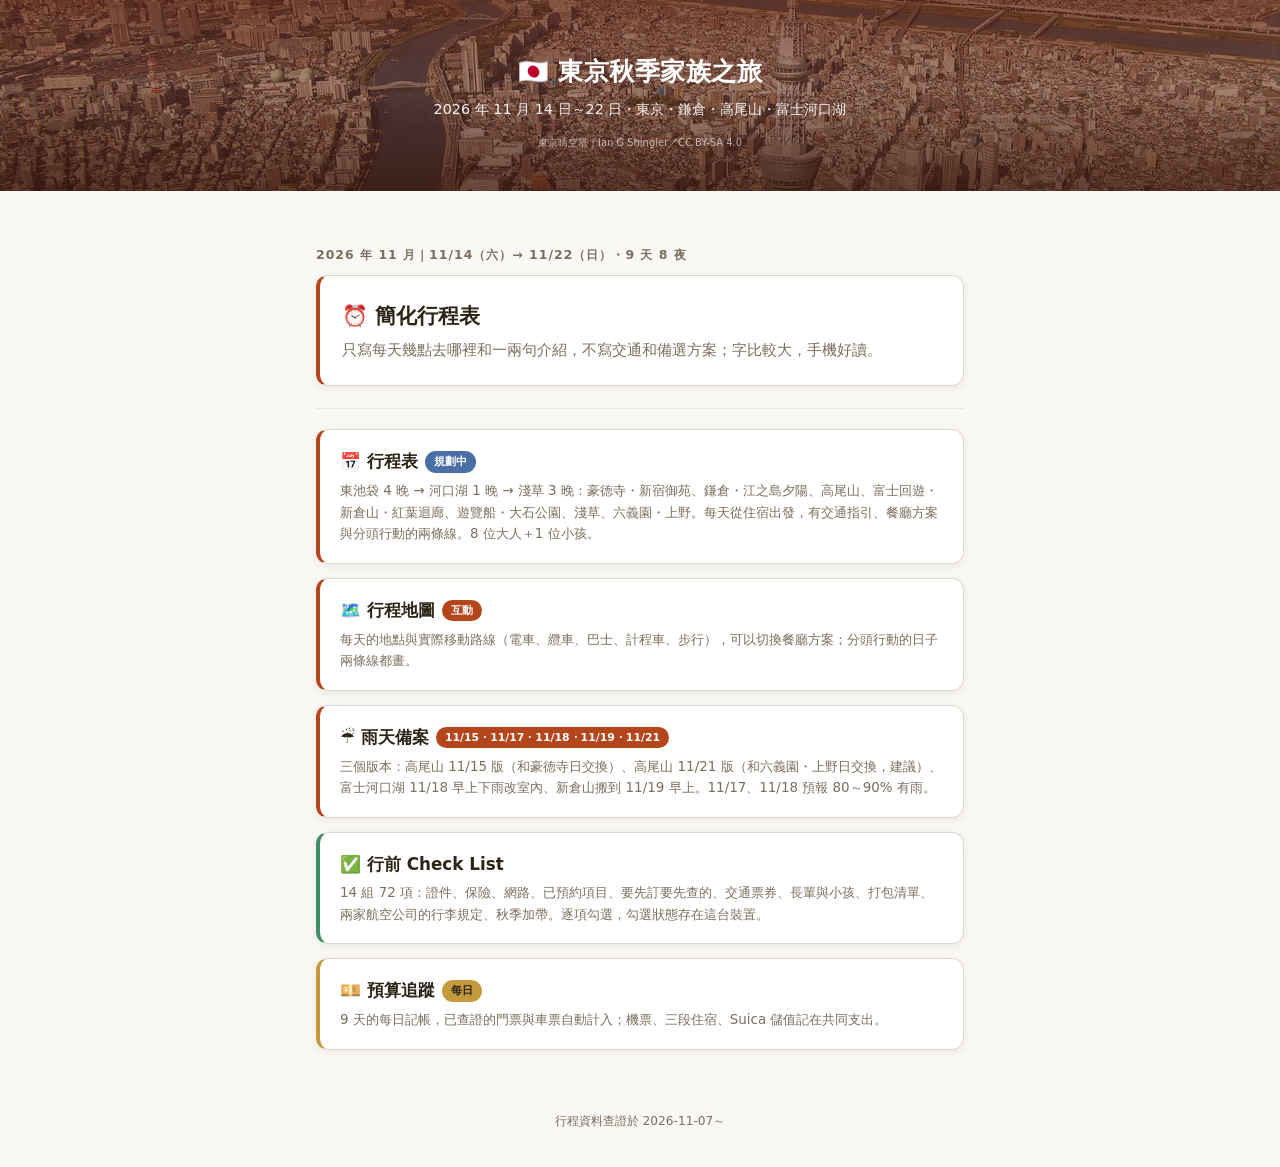
==== docs/index.html @ d8b3b51f "rain: Takao rain plan moves to 11/21, Rikugien/Ueno to 11/17 Co-Authored-By: Claude Opus 5.5 <norepl" ====
<!DOCTYPE html>
<html lang="zh-TW">
<head>
<meta charset="UTF-8">
<meta name="viewport" content="width=device-width, initial-scale=1.0">
<title>東京秋季家族之旅 2026</title>
<meta name="description" content="東京秋季家族之旅：2026 年 11 月 14 日～22 日的行程表、地圖、Check List、預算">
<meta name="theme-color" content="#B5451B">
<style>
:root {
  --primary: #B5451B;
  --primary-dark: #8C2E0A;
  --primary-light: #D4652F;
  --secondary: #4A6FA5;
  --accent: #C49A3C;
  --bg: #FAF8F5;
  --surface: #FFFFFF;
  --text: #2C2416;
  --muted: #7A6E5D;
  --border: #E0D8CC;
  --shadow: 0 2px 8px rgba(44,36,22,0.08);
  --font: 'Noto Sans TC', 'PingFang TC', 'Hiragino Sans', 'Microsoft JhengHei',
          'Yu Gothic UI', system-ui, -apple-system, sans-serif;
}

@media (prefers-color-scheme: dark) {
  :root:not([data-theme="light"]) {
    --primary: #E8825A;
    --primary-dark: #C4603A;
    --primary-light: #F0A181;
    --secondary: #8FB3DE;
    --accent: #D9B463;
    --bg: #17140F;
    --surface: #221E17;
    --text: #EDE6DA;
    --muted: #A69A88;
    --border: #3A332A;
    --shadow: 0 2px 8px rgba(0,0,0,0.5);
  }
}

*, *::before, *::after { box-sizing: border-box; margin: 0; padding: 0; }

body {
  font-family: var(--font);
  background: var(--bg);
  color: var(--text);
  line-height: 1.6;
  -webkit-font-smoothing: antialiased;
}

header {
  position: relative;
  isolation: isolate;
  overflow: hidden;
  /* 照片未載入／離線時的備援底色 */
  background: linear-gradient(135deg, var(--primary-dark), var(--primary) 55%, var(--primary-light));
  color: #fff;
  text-align: center;
  padding: 52px 16px 40px;
}

header .hero-img {
  position: absolute;
  inset: 0;
  width: 100%;
  height: 100%;
  object-fit: cover;
  object-position: center 38%;
  z-index: -2;
  opacity: 0;
  transition: opacity 0.5s ease;
}

header .hero-img.is-loaded { opacity: 1; }

header::before {
  content: '';
  position: absolute;
  inset: 0;
  z-index: -1;
  background: linear-gradient(180deg,
    rgba(90, 30, 10, 0.70) 0%,
    rgba(90, 30, 10, 0.52) 45%,
    rgba(60, 20, 8, 0.78) 100%);
}

header h1 { font-size: 1.55rem; font-weight: 800; letter-spacing: 0.5px; }
header p  { font-size: 0.9rem; opacity: 0.92; margin-top: 6px; }

header .hero-credit {
  display: block;
  margin-top: 14px;
  font-size: 0.62rem;
  color: rgba(255,255,255,0.62);
  text-decoration: none;
}

header .hero-credit:hover { color: rgba(255,255,255,0.92); text-decoration: underline; }

main { max-width: 680px; margin: 0 auto; padding: 28px 16px 48px; }

.card {
  display: block;
  background: var(--surface);
  border: 1px solid var(--border);
  border-left: 4px solid var(--primary);
  border-radius: 12px;
  padding: 18px 20px;
  margin-bottom: 14px;
  box-shadow: var(--shadow);
  color: inherit;
  text-decoration: none;
  transition: transform 0.15s, border-left-color 0.15s;
}

.card:hover { transform: translateY(-2px); border-left-color: var(--accent); }
.card.is-check  { border-left-color: #3F8F5E; }
.card.is-budget { border-left-color: var(--accent); }
.card h2 { font-size: 1.05rem; font-weight: 700; margin-bottom: 5px; }
.card p  { font-size: 0.84rem; color: var(--muted); }
.card.is-wide { padding: 24px 22px; }
.card.is-wide h2 { font-size: 1.3rem; }
.card.is-wide p  { font-size: 0.92rem; }
.divider { border: 0; border-top: 1px solid var(--border); opacity: 0.5; margin: 22px 0 20px; }

.badge {
  display: inline-block;
  font-size: 0.68rem;
  font-weight: 600;
  padding: 2px 9px;
  border-radius: 20px;
  background: var(--primary);
  color: #fff;
  margin-left: 7px;
  vertical-align: 2px;
}

.badge.budget { background: var(--accent); color: #2C2416; }

h3.group {
  font-size: 0.78rem;
  font-weight: 700;
  text-transform: uppercase;
  letter-spacing: 1px;
  color: var(--muted);
  margin: 26px 0 10px;
}

.badge.plan { background: var(--secondary); }

footer {
  text-align: center;
  font-size: 0.76rem;
  color: var(--muted);
  padding: 0 16px 36px;
}
</style>
</head>
<body>

<header data-hero>
  <h1>🇯🇵 東京秋季家族之旅</h1>
  <p>2026 年 11 月 14 日～22 日・東京・鎌倉・高尾山・富士河口湖</p>
</header>

<main>
  <h3 class="group">2026 年 11 月｜11/14（六）→ 11/22（日）・9 天 8 夜</h3>

  <a class="card is-wide" href="2026-11/simple/index.html">
    <h2>⏰ 簡化行程表</h2>
    <p>只寫每天幾點去哪裡和一兩句介紹，不寫交通和備選方案；字比較大，手機好讀。</p>
  </a>

  <hr class="divider">

  <a class="card" href="2026-11/final/index.html">
    <h2>📅 行程表<span class="badge plan">規劃中</span></h2>
    <p>東池袋 4 晚 → 河口湖 1 晚 → 淺草 3 晚：豪徳寺・新宿御苑、鎌倉・江之島夕陽、高尾山、富士回遊・新倉山・紅葉迴廊、遊覽船・大石公園、淺草、六義園・上野。每天從住宿出發，有交通指引、餐廳方案與分頭行動的兩條線。8 位大人＋1 位小孩。</p>
  </a>

  <a class="card" href="2026-11/map/index.html">
    <h2>🗺️ 行程地圖<span class="badge">互動</span></h2>
    <p>每天的地點與實際移動路線（電車、纜車、巴士、計程車、步行），可以切換餐廳方案；分頭行動的日子兩條線都畫。</p>
  </a>

  <a class="card" href="2026-11/rain/index.html">
    <h2>☔ 雨天備案<span class="badge">11/15・11/17・11/18・11/19・11/21</span></h2>
    <p>三個版本：高尾山 11/15 版（和豪徳寺日交換）、高尾山 11/21 版（和六義園・上野日交換，建議）、富士河口湖 11/18 早上下雨改室內、新倉山搬到 11/19 早上。11/17、11/18 預報 80～90% 有雨。</p>
  </a>

  <a class="card is-check" href="2026-11/checklist/index.html">
    <h2>✅ 行前 Check List</h2>
    <p>14 組 72 項：證件、保險、網路、已預約項目、要先訂要先查的、交通票券、長輩與小孩、打包清單、兩家航空公司的行李規定、秋季加帶。逐項勾選，勾選狀態存在這台裝置。</p>
  </a>

  <a class="card is-budget" href="2026-11/budget/index.html">
    <h2>💴 預算追蹤<span class="badge budget">每日</span></h2>
    <p>9 天的每日記帳，已查證的門票與車票自動計入；機票、三段住宿、Suica 儲值記在共同支出。</p>
  </a>

</main>

<footer>
  <p>行程資料查證於 2026-11-07～</p>
</footer>

<script src="assets/hero/hero.js"></script>
<script>
  // 隨機挑一張風景照當頁首底圖
  if (window.applyHero) window.applyHero('assets/hero/');
</script>

</body>
</html>
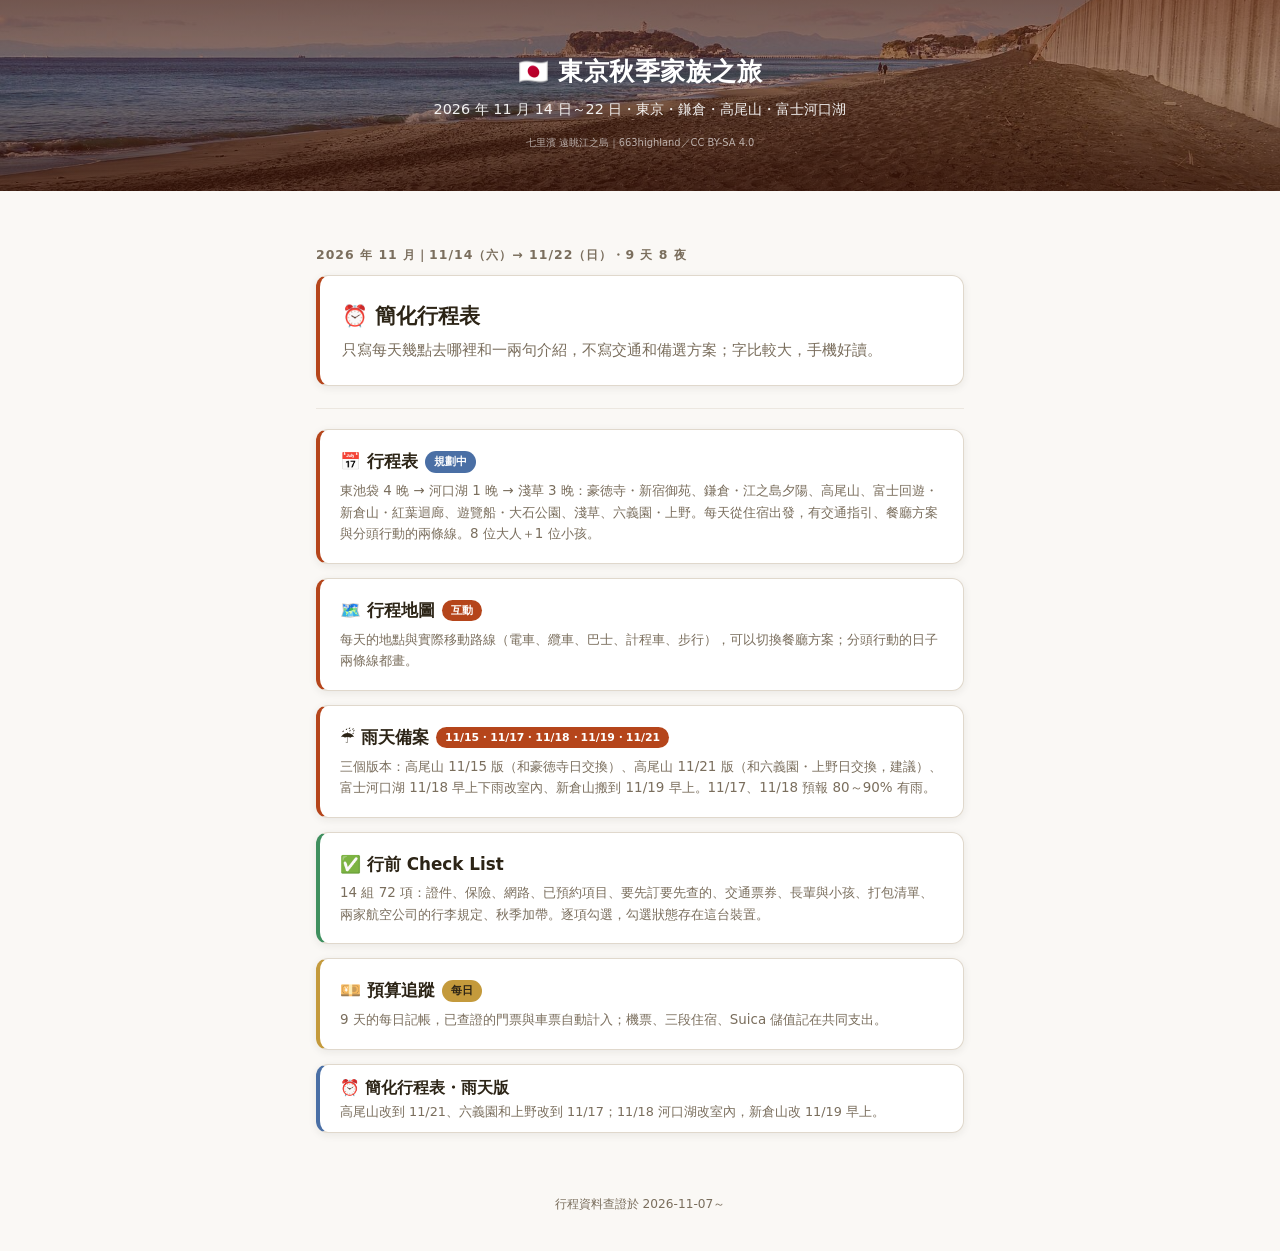
==== commit 4ec50944: "add simple rain itinerary page and home link Co-Authored-By: Claude Opus 5.5 <noreply@anthropic.com>" ====
--- a/docs/index.html
+++ b/docs/index.html
@@ -122,6 +122,9 @@
 .card.is-wide { padding: 24px 22px; }
 .card.is-wide h2 { font-size: 1.3rem; }
 .card.is-wide p  { font-size: 0.92rem; }
+.card.is-flat { padding: 10px 20px; border-left-color: var(--secondary); }
+.card.is-flat h2 { font-size: 0.98rem; margin-bottom: 2px; }
+.card.is-flat p  { font-size: 0.8rem; }
 .divider { border: 0; border-top: 1px solid var(--border); opacity: 0.5; margin: 22px 0 20px; }
 
 .badge {
@@ -199,6 +202,11 @@
     <p>9 天的每日記帳，已查證的門票與車票自動計入；機票、三段住宿、Suica 儲值記在共同支出。</p>
   </a>
 
+  <a class="card is-flat" href="2026-11/simple-rain/index.html">
+    <h2>⏰ 簡化行程表・雨天版</h2>
+    <p>高尾山改到 11/21、六義園和上野改到 11/17；11/18 河口湖改室內，新倉山改 11/19 早上。</p>
+  </a>
+
 </main>
 
 <footer>
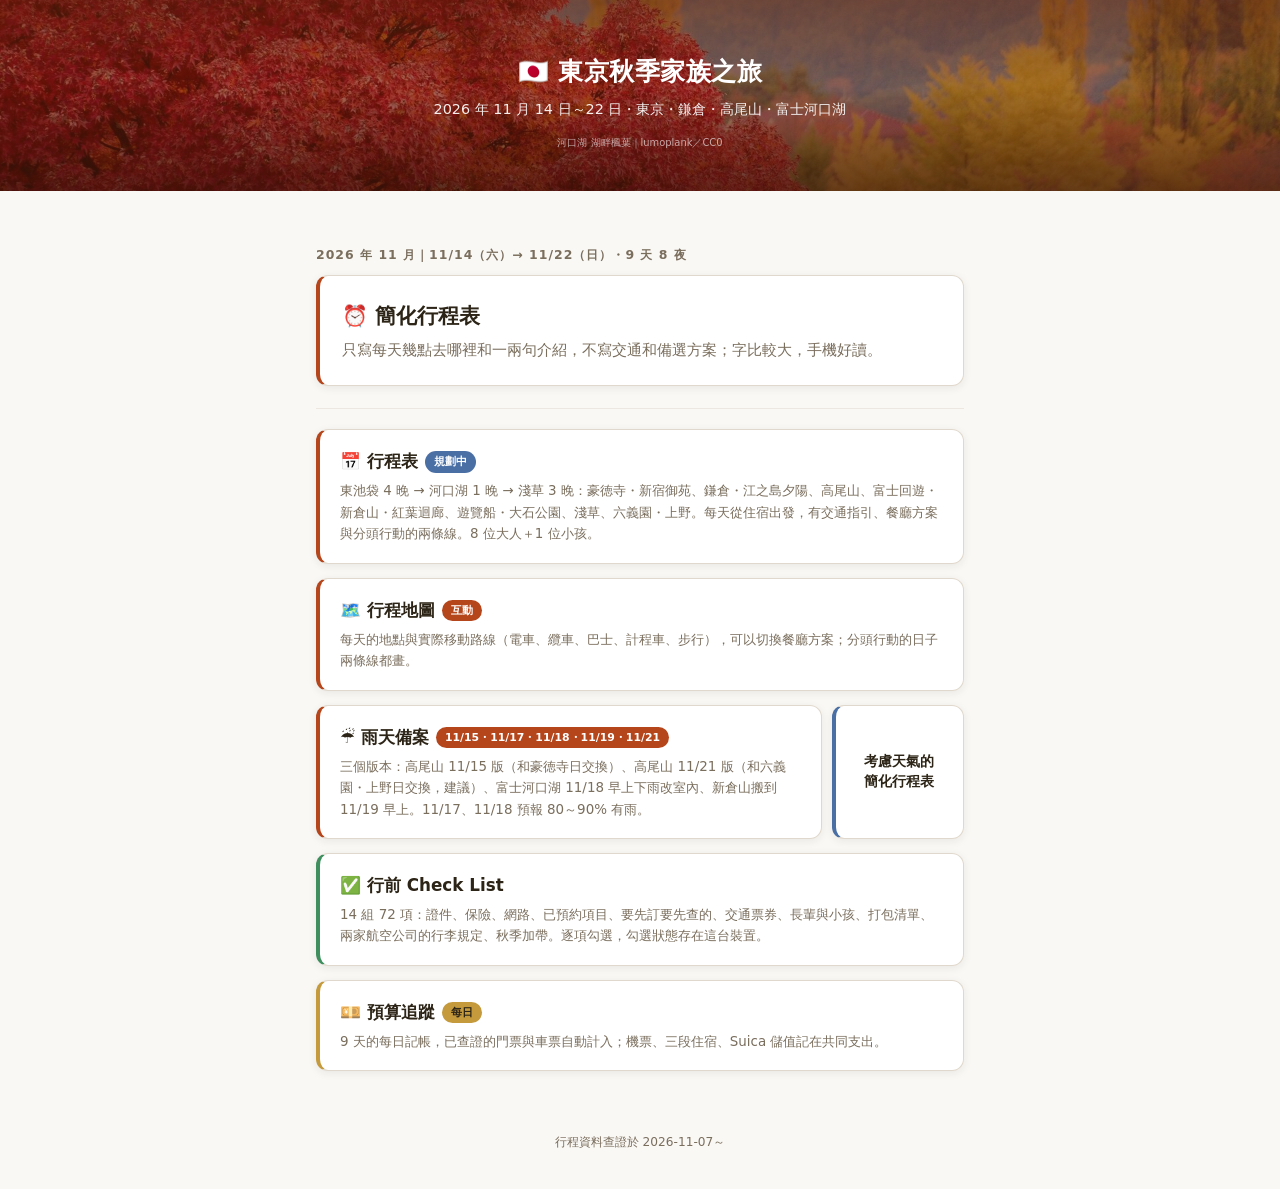
==== commit 0860ce81: "home: rain card 80% with weather-aware simple link beside it Co-Authored-By: Claude Opus 5.5 <norepl" ====
--- a/docs/index.html
+++ b/docs/index.html
@@ -122,9 +122,12 @@
 .card.is-wide { padding: 24px 22px; }
 .card.is-wide h2 { font-size: 1.3rem; }
 .card.is-wide p  { font-size: 0.92rem; }
-.card.is-flat { padding: 10px 20px; border-left-color: var(--secondary); }
-.card.is-flat h2 { font-size: 0.98rem; margin-bottom: 2px; }
-.card.is-flat p  { font-size: 0.8rem; }
+.card-row { display: flex; gap: 10px; margin-bottom: 14px; }
+.card-row .card { margin-bottom: 0; }
+.card-row .card.is-main-col { flex: 4 1 0; min-width: 0; }
+.card.is-side { flex: 1 1 0; min-width: 0; display: flex; align-items: center; justify-content: center;
+  text-align: center; padding: 12px 6px; border-left-color: var(--secondary);
+  font-size: 0.86rem; font-weight: 700; line-height: 1.45; }
 .divider { border: 0; border-top: 1px solid var(--border); opacity: 0.5; margin: 22px 0 20px; }
 
 .badge {
@@ -187,10 +190,13 @@
     <p>每天的地點與實際移動路線（電車、纜車、巴士、計程車、步行），可以切換餐廳方案；分頭行動的日子兩條線都畫。</p>
   </a>
 
-  <a class="card" href="2026-11/rain/index.html">
+  <div class="card-row">
+  <a class="card is-main-col" href="2026-11/rain/index.html">
     <h2>☔ 雨天備案<span class="badge">11/15・11/17・11/18・11/19・11/21</span></h2>
     <p>三個版本：高尾山 11/15 版（和豪徳寺日交換）、高尾山 11/21 版（和六義園・上野日交換，建議）、富士河口湖 11/18 早上下雨改室內、新倉山搬到 11/19 早上。11/17、11/18 預報 80～90% 有雨。</p>
   </a>
+  <a class="card is-side" href="2026-11/simple-rain/index.html">考慮天氣的<br>簡化行程表</a>
+  </div>
 
   <a class="card is-check" href="2026-11/checklist/index.html">
     <h2>✅ 行前 Check List</h2>
@@ -200,11 +206,6 @@
   <a class="card is-budget" href="2026-11/budget/index.html">
     <h2>💴 預算追蹤<span class="badge budget">每日</span></h2>
     <p>9 天的每日記帳，已查證的門票與車票自動計入；機票、三段住宿、Suica 儲值記在共同支出。</p>
-  </a>
-
-  <a class="card is-flat" href="2026-11/simple-rain/index.html">
-    <h2>⏰ 簡化行程表・雨天版</h2>
-    <p>高尾山改到 11/21、六義園和上野改到 11/17；11/18 河口湖改室內，新倉山改 11/19 早上。</p>
   </a>
 
 </main>
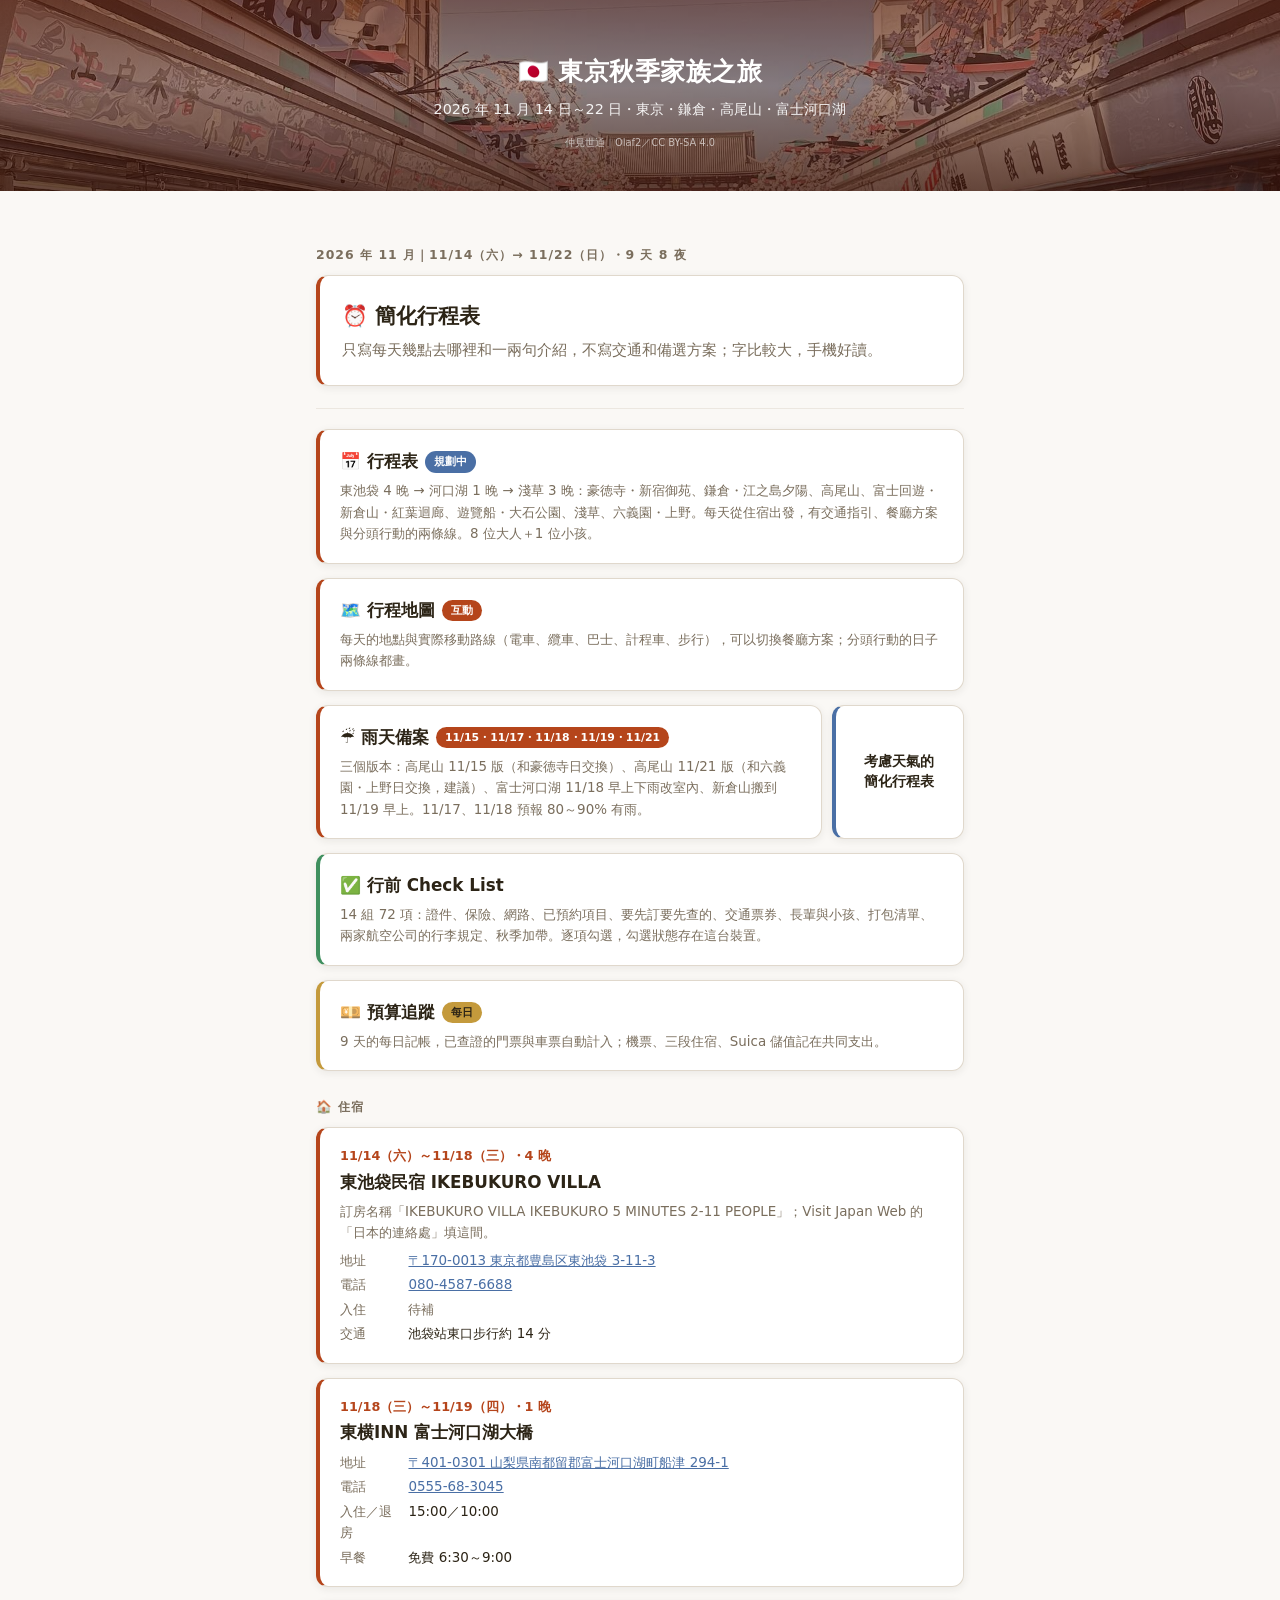
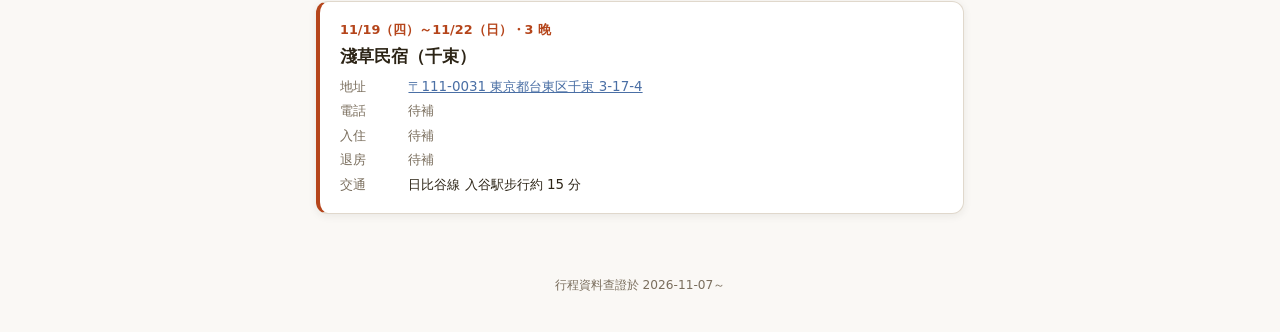
==== commit 020a2cc3: "home: add lodging section Co-Authored-By: Claude Opus 5.5 <noreply@anthropic.com>" ====
--- a/docs/index.html
+++ b/docs/index.html
@@ -122,6 +122,15 @@
 .card.is-wide { padding: 24px 22px; }
 .card.is-wide h2 { font-size: 1.3rem; }
 .card.is-wide p  { font-size: 0.92rem; }
+.stay { display: block; }
+.stay:hover { transform: none; }
+.stay .stay-when { font-size: 0.8rem; font-weight: 700; color: var(--primary); }
+.stay h2 { margin-top: 2px; }
+.stay dl { display: grid; grid-template-columns: 4.5em 1fr; gap: 3px 8px; font-size: 0.84rem; margin-top: 6px; }
+.stay dt { color: var(--muted); }
+.stay dd { min-width: 0; overflow-wrap: anywhere; }
+.stay a { color: var(--secondary); }
+.stay .todo { color: var(--muted); }
 .card-row { display: flex; gap: 10px; margin-bottom: 14px; }
 .card-row .card { margin-bottom: 0; }
 .card-row .card.is-main-col { flex: 4 1 0; min-width: 0; }
@@ -208,6 +217,43 @@
     <p>9 天的每日記帳，已查證的門票與車票自動計入；機票、三段住宿、Suica 儲值記在共同支出。</p>
   </a>
 
+  <h3 class="group">🏠 住宿</h3>
+
+  <div class="card stay">
+    <div class="stay-when">11/14（六）～11/18（三）・4 晚</div>
+    <h2>東池袋民宿 IKEBUKURO VILLA</h2>
+    <p>訂房名稱「IKEBUKURO VILLA IKEBUKURO 5 MINUTES 2-11 PEOPLE」；Visit Japan Web 的「日本的連絡處」填這間。</p>
+    <dl>
+      <dt>地址</dt><dd><a href="https://maps.google.com/maps?q=東京都豊島区東池袋3-11-3" target="_blank" rel="noopener">〒170-0013 東京都豊島区東池袋 3-11-3</a></dd>
+      <dt>電話</dt><dd><a href="tel:+818045876688">080-4587-6688</a></dd>
+      <dt>入住</dt><dd class="todo">待補</dd>
+      <dt>交通</dt><dd>池袋站東口步行約 14 分</dd>
+    </dl>
+  </div>
+
+  <div class="card stay">
+    <div class="stay-when">11/18（三）～11/19（四）・1 晚</div>
+    <h2>東横INN 富士河口湖大橋</h2>
+    <dl>
+      <dt>地址</dt><dd><a href="https://maps.google.com/maps?q=東横INN富士河口湖大橋" target="_blank" rel="noopener">〒401-0301 山梨県南都留郡富士河口湖町船津 294-1</a></dd>
+      <dt>電話</dt><dd><a href="tel:+81555683045">0555-68-3045</a></dd>
+      <dt>入住／退房</dt><dd>15:00／10:00</dd>
+      <dt>早餐</dt><dd>免費 6:30～9:00</dd>
+    </dl>
+  </div>
+
+  <div class="card stay">
+    <div class="stay-when">11/19（四）～11/22（日）・3 晚</div>
+    <h2>淺草民宿（千束）</h2>
+    <dl>
+      <dt>地址</dt><dd><a href="https://maps.google.com/maps?q=東京都台東区千束3-17-4" target="_blank" rel="noopener">〒111-0031 東京都台東区千束 3-17-4</a></dd>
+      <dt>電話</dt><dd class="todo">待補</dd>
+      <dt>入住</dt><dd class="todo">待補</dd>
+      <dt>退房</dt><dd class="todo">待補</dd>
+      <dt>交通</dt><dd>日比谷線 入谷駅步行約 15 分</dd>
+    </dl>
+  </div>
+
 </main>
 
 <footer>
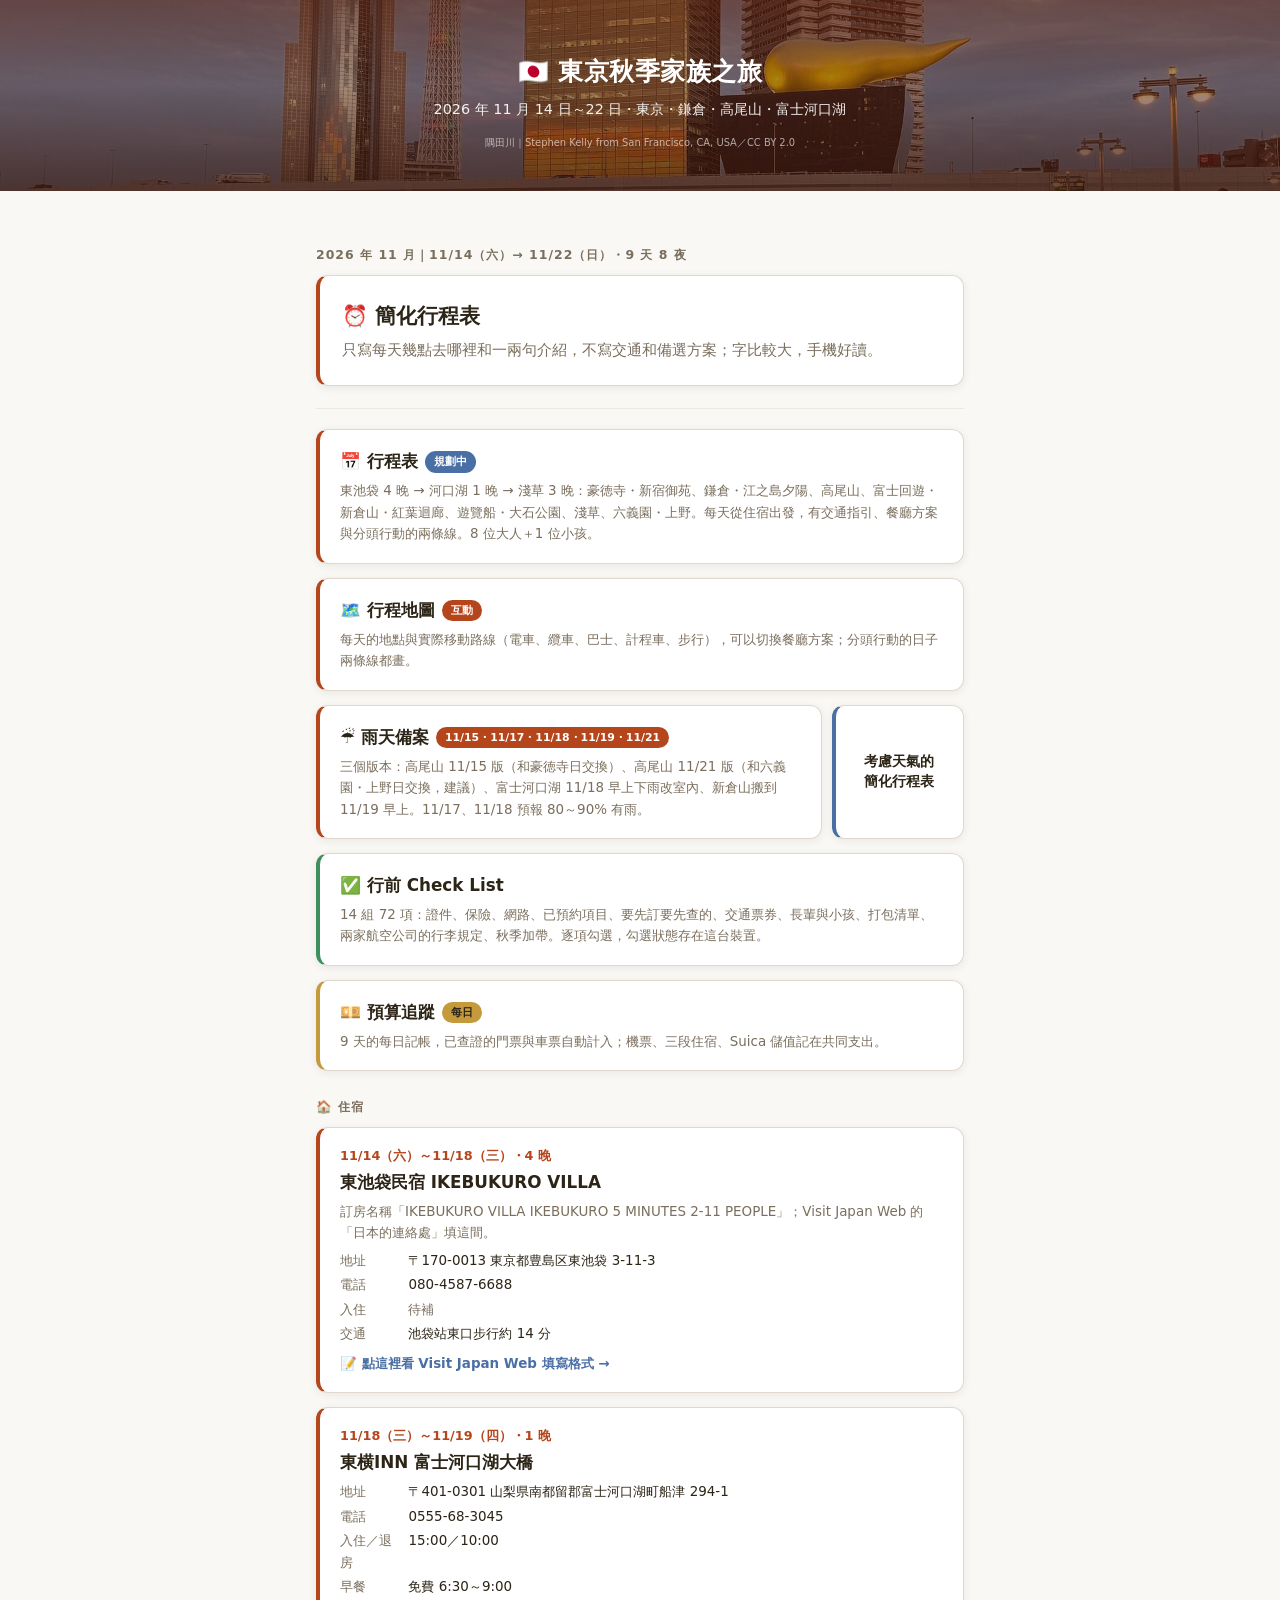
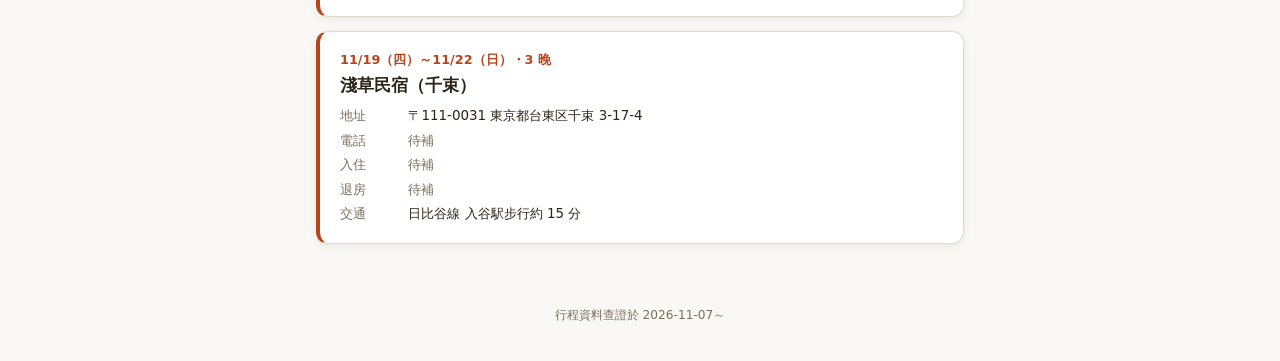
==== commit dbbc61c6: "add VJW-format page for first lodging Co-Authored-By: Claude Opus 5.5 <noreply@anthropic.com>" ====
--- a/docs/index.html
+++ b/docs/index.html
@@ -123,13 +123,13 @@
 .card.is-wide h2 { font-size: 1.3rem; }
 .card.is-wide p  { font-size: 0.92rem; }
 .stay { display: block; }
-.stay:hover { transform: none; }
+.stay:not(.is-link):hover { transform: none; border-left-color: var(--primary); }
+.stay .stay-go { margin-top: 8px; font-size: 0.84rem; font-weight: 700; color: var(--secondary); }
 .stay .stay-when { font-size: 0.8rem; font-weight: 700; color: var(--primary); }
 .stay h2 { margin-top: 2px; }
 .stay dl { display: grid; grid-template-columns: 4.5em 1fr; gap: 3px 8px; font-size: 0.84rem; margin-top: 6px; }
 .stay dt { color: var(--muted); }
 .stay dd { min-width: 0; overflow-wrap: anywhere; }
-.stay a { color: var(--secondary); }
 .stay .todo { color: var(--muted); }
 .card-row { display: flex; gap: 10px; margin-bottom: 14px; }
 .card-row .card { margin-bottom: 0; }
@@ -219,24 +219,25 @@
 
   <h3 class="group">🏠 住宿</h3>
 
-  <div class="card stay">
+  <a class="card stay is-link" href="2026-11/stay/index.html">
     <div class="stay-when">11/14（六）～11/18（三）・4 晚</div>
     <h2>東池袋民宿 IKEBUKURO VILLA</h2>
     <p>訂房名稱「IKEBUKURO VILLA IKEBUKURO 5 MINUTES 2-11 PEOPLE」；Visit Japan Web 的「日本的連絡處」填這間。</p>
     <dl>
-      <dt>地址</dt><dd><a href="https://maps.google.com/maps?q=東京都豊島区東池袋3-11-3" target="_blank" rel="noopener">〒170-0013 東京都豊島区東池袋 3-11-3</a></dd>
-      <dt>電話</dt><dd><a href="tel:+818045876688">080-4587-6688</a></dd>
+      <dt>地址</dt><dd>〒170-0013 東京都豊島区東池袋 3-11-3</dd>
+      <dt>電話</dt><dd>080-4587-6688</dd>
       <dt>入住</dt><dd class="todo">待補</dd>
       <dt>交通</dt><dd>池袋站東口步行約 14 分</dd>
     </dl>
-  </div>
+    <p class="stay-go">📝 點這裡看 Visit Japan Web 填寫格式 →</p>
+  </a>
 
   <div class="card stay">
     <div class="stay-when">11/18（三）～11/19（四）・1 晚</div>
     <h2>東横INN 富士河口湖大橋</h2>
     <dl>
-      <dt>地址</dt><dd><a href="https://maps.google.com/maps?q=東横INN富士河口湖大橋" target="_blank" rel="noopener">〒401-0301 山梨県南都留郡富士河口湖町船津 294-1</a></dd>
-      <dt>電話</dt><dd><a href="tel:+81555683045">0555-68-3045</a></dd>
+      <dt>地址</dt><dd>〒401-0301 山梨県南都留郡富士河口湖町船津 294-1</dd>
+      <dt>電話</dt><dd>0555-68-3045</dd>
       <dt>入住／退房</dt><dd>15:00／10:00</dd>
       <dt>早餐</dt><dd>免費 6:30～9:00</dd>
     </dl>
@@ -246,7 +247,7 @@
     <div class="stay-when">11/19（四）～11/22（日）・3 晚</div>
     <h2>淺草民宿（千束）</h2>
     <dl>
-      <dt>地址</dt><dd><a href="https://maps.google.com/maps?q=東京都台東区千束3-17-4" target="_blank" rel="noopener">〒111-0031 東京都台東区千束 3-17-4</a></dd>
+      <dt>地址</dt><dd>〒111-0031 東京都台東区千束 3-17-4</dd>
       <dt>電話</dt><dd class="todo">待補</dd>
       <dt>入住</dt><dd class="todo">待補</dd>
       <dt>退房</dt><dd class="todo">待補</dd>
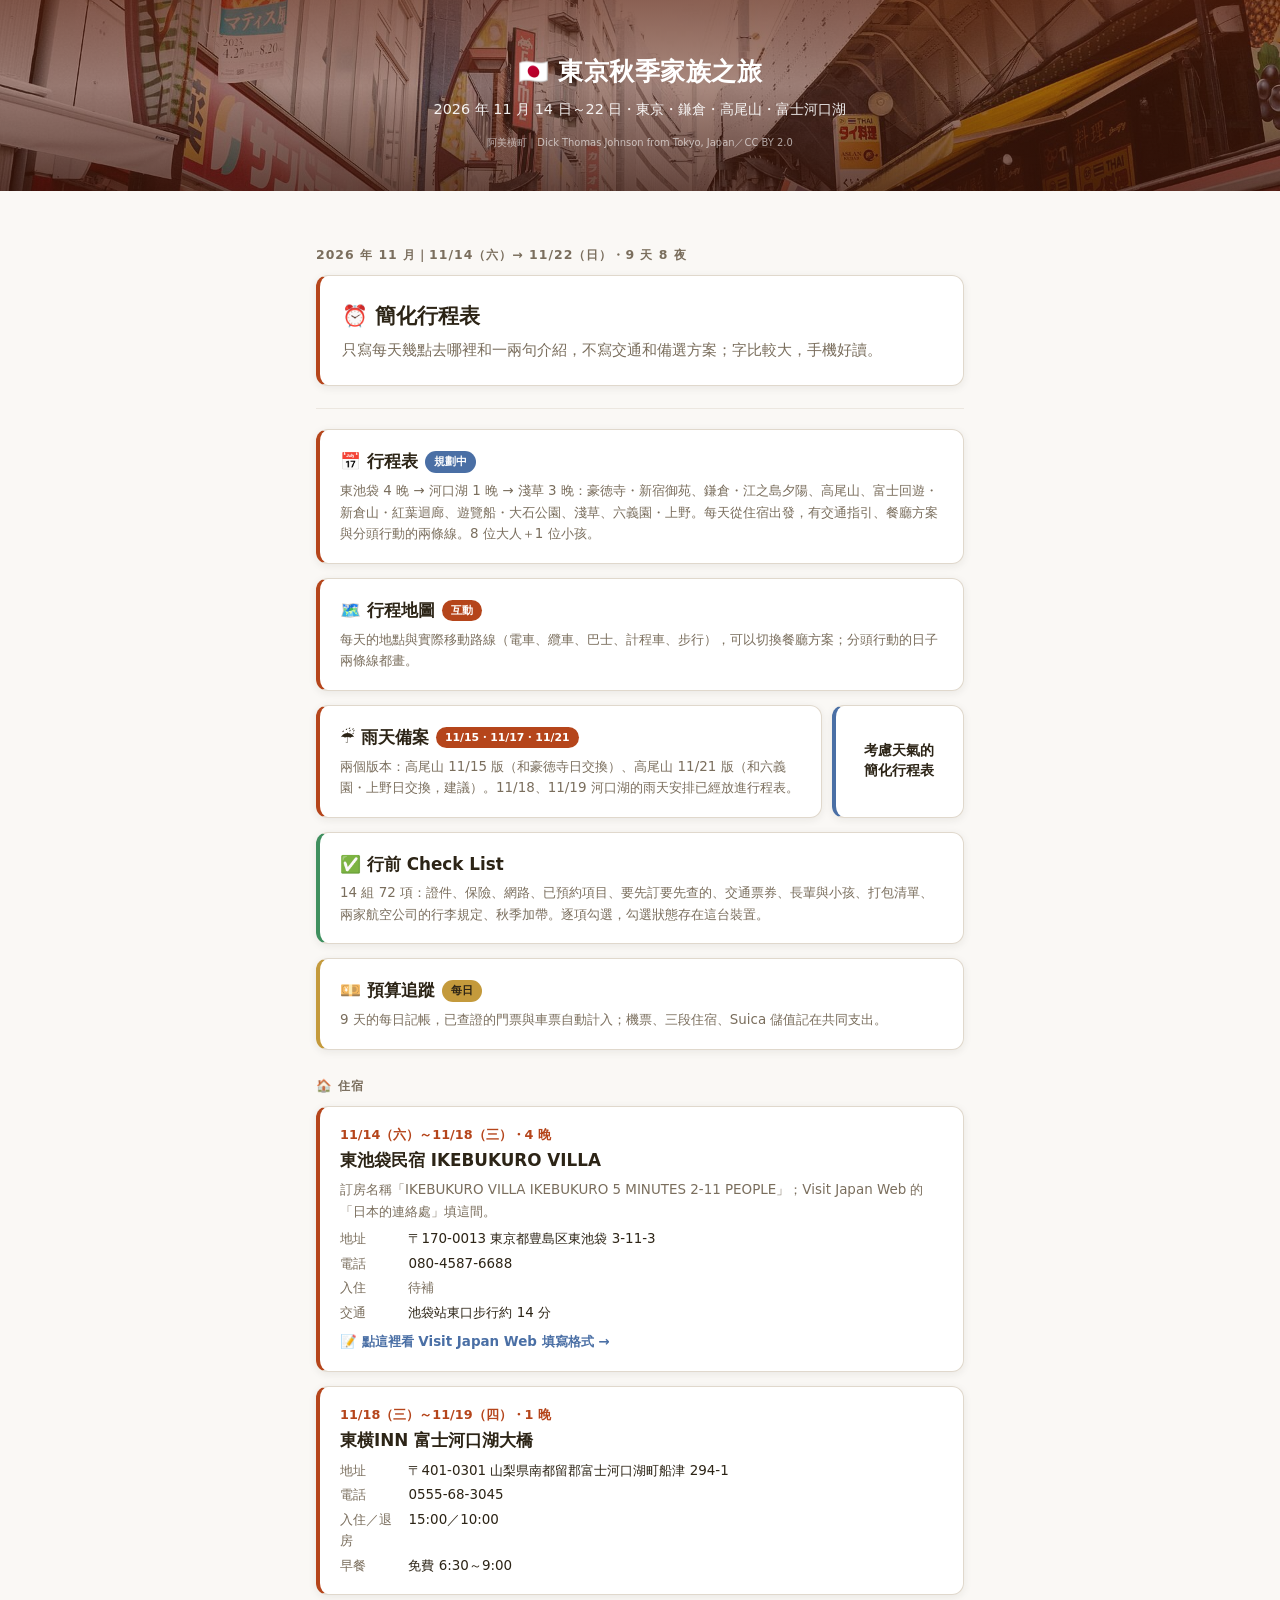
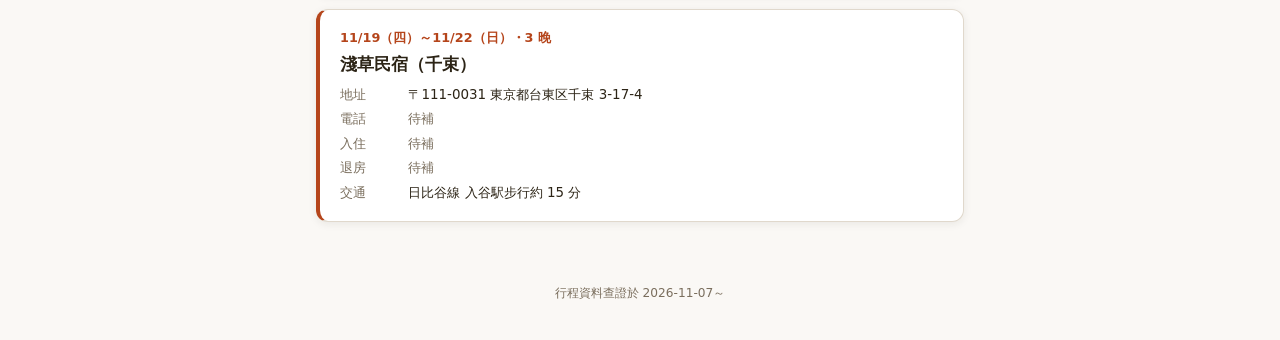
==== commit 4aa1bbdd: "Fold Fuji rain plan into main itinerary (11/18-19); drop rain-page scheme 3; fix map for plan-less f" ====
--- a/docs/index.html
+++ b/docs/index.html
@@ -201,8 +201,8 @@
 
   <div class="card-row">
   <a class="card is-main-col" href="2026-11/rain/index.html">
-    <h2>☔ 雨天備案<span class="badge">11/15・11/17・11/18・11/19・11/21</span></h2>
-    <p>三個版本：高尾山 11/15 版（和豪徳寺日交換）、高尾山 11/21 版（和六義園・上野日交換，建議）、富士河口湖 11/18 早上下雨改室內、新倉山搬到 11/19 早上。11/17、11/18 預報 80～90% 有雨。</p>
+    <h2>☔ 雨天備案<span class="badge">11/15・11/17・11/21</span></h2>
+    <p>兩個版本：高尾山 11/15 版（和豪徳寺日交換）、高尾山 11/21 版（和六義園・上野日交換，建議）。11/18、11/19 河口湖的雨天安排已經放進行程表。</p>
   </a>
   <a class="card is-side" href="2026-11/simple-rain/index.html">考慮天氣的<br>簡化行程表</a>
   </div>
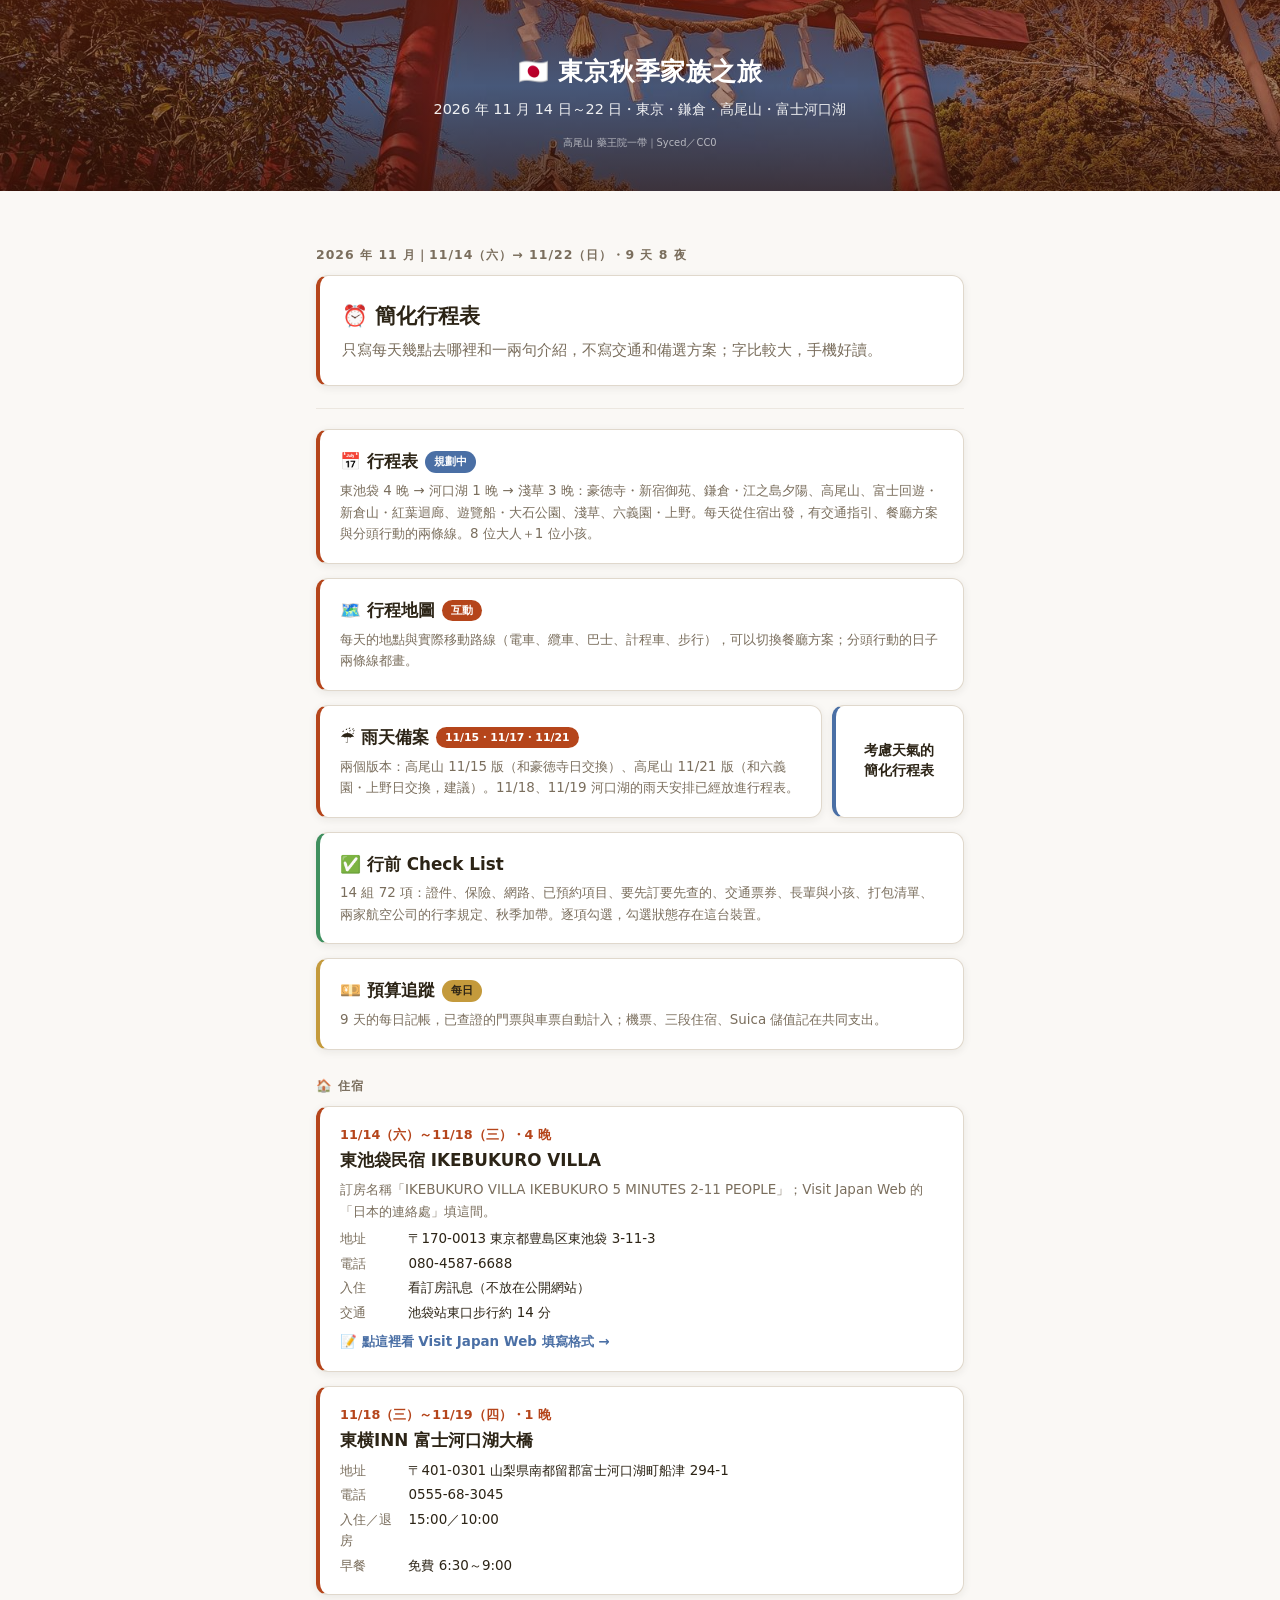
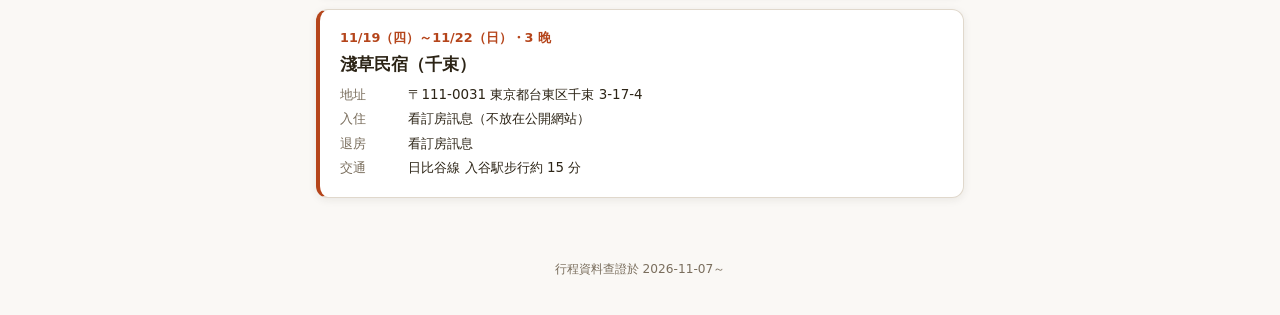
==== commit 067fcd8c: "Do not publish lodging check-in details; remove TBD placeholders Co-Authored-By: Claude Fable 5.2 <n" ====
--- a/docs/index.html
+++ b/docs/index.html
@@ -226,7 +226,7 @@
     <dl>
       <dt>地址</dt><dd>〒170-0013 東京都豊島区東池袋 3-11-3</dd>
       <dt>電話</dt><dd>080-4587-6688</dd>
-      <dt>入住</dt><dd class="todo">待補</dd>
+      <dt>入住</dt><dd>看訂房訊息（不放在公開網站）</dd>
       <dt>交通</dt><dd>池袋站東口步行約 14 分</dd>
     </dl>
     <p class="stay-go">📝 點這裡看 Visit Japan Web 填寫格式 →</p>
@@ -248,9 +248,8 @@
     <h2>淺草民宿（千束）</h2>
     <dl>
       <dt>地址</dt><dd>〒111-0031 東京都台東区千束 3-17-4</dd>
-      <dt>電話</dt><dd class="todo">待補</dd>
-      <dt>入住</dt><dd class="todo">待補</dd>
-      <dt>退房</dt><dd class="todo">待補</dd>
+      <dt>入住</dt><dd>看訂房訊息（不放在公開網站）</dd>
+      <dt>退房</dt><dd>看訂房訊息</dd>
       <dt>交通</dt><dd>日比谷線 入谷駅步行約 15 分</dd>
     </dl>
   </div>
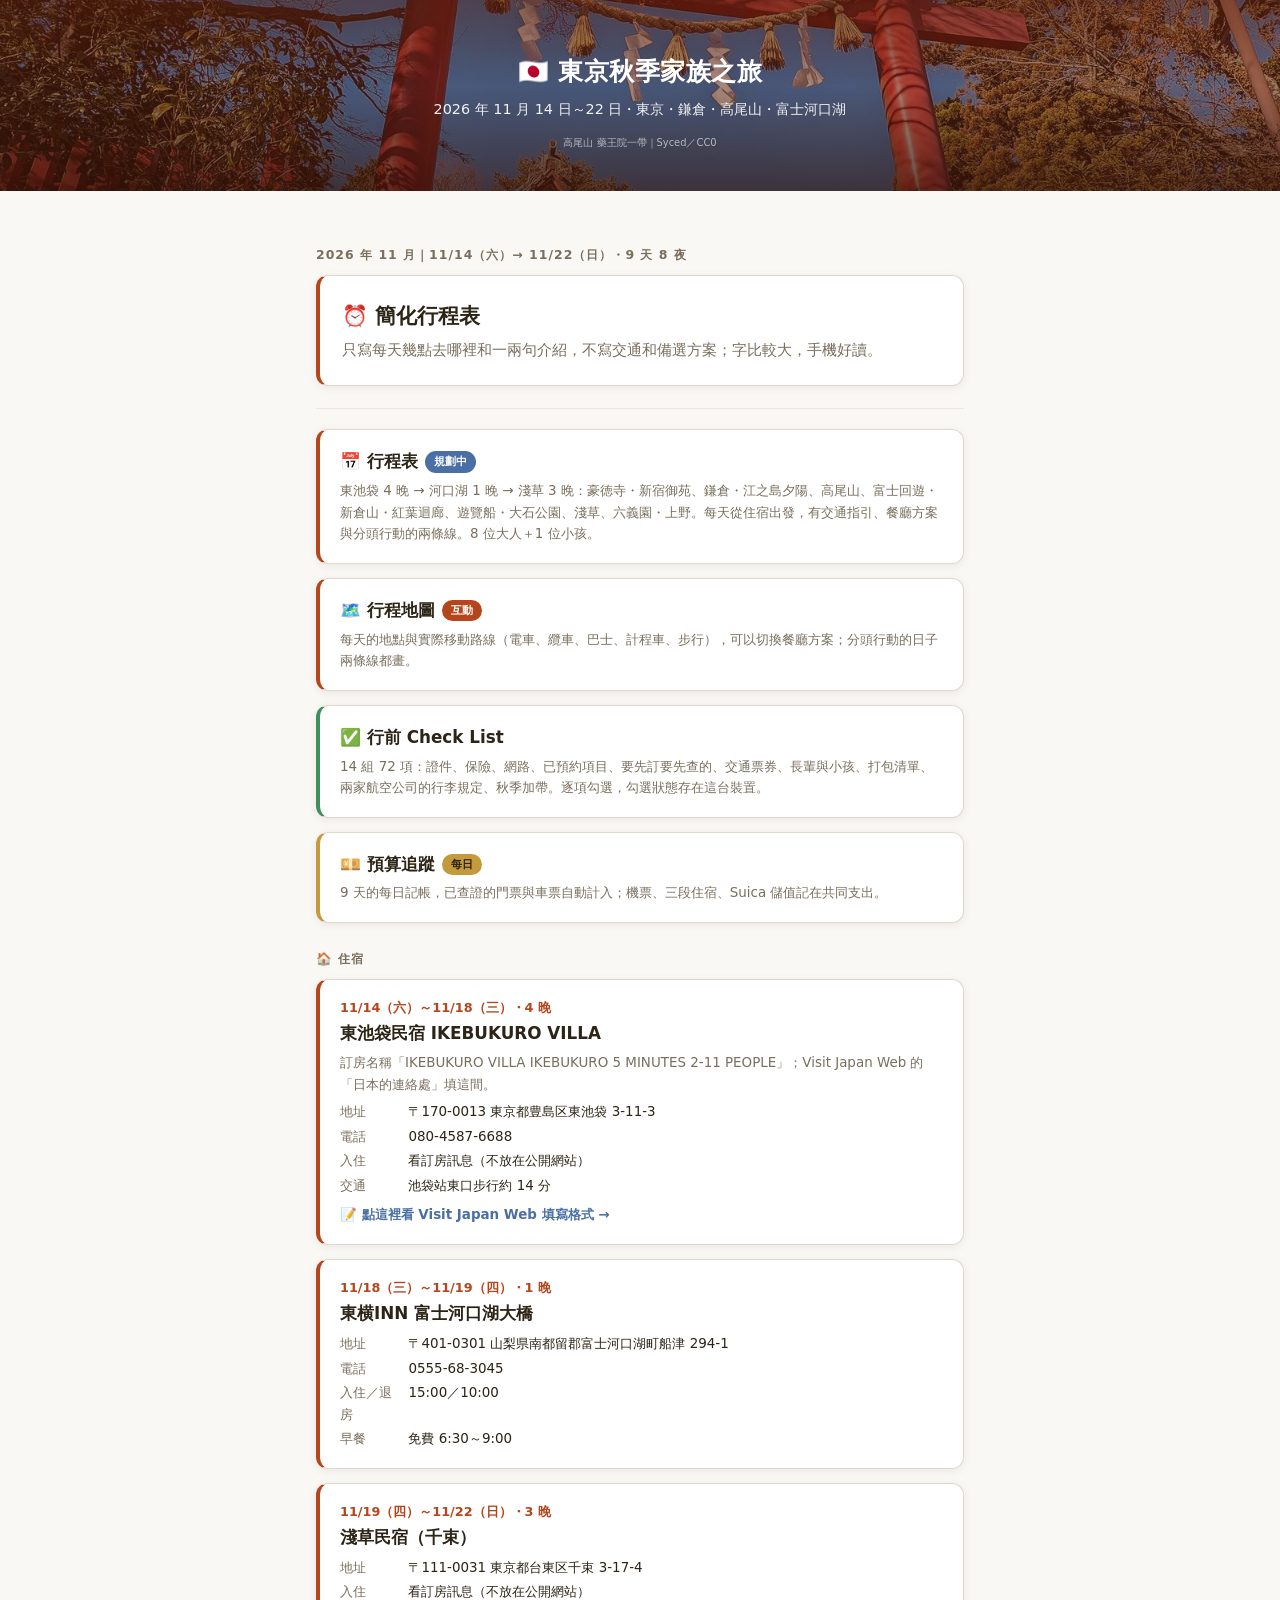
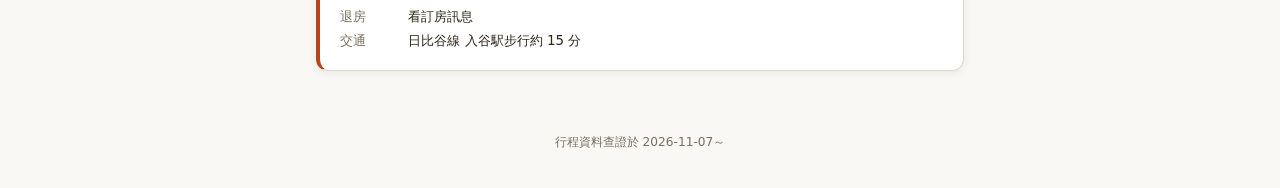
==== commit d4379987: "Hide rain-plan pages (keep files, remove all links) Co-Authored-By: Claude Fable 5.2 <noreply@anthro" ====
--- a/docs/index.html
+++ b/docs/index.html
@@ -199,14 +199,6 @@
     <p>每天的地點與實際移動路線（電車、纜車、巴士、計程車、步行），可以切換餐廳方案；分頭行動的日子兩條線都畫。</p>
   </a>
 
-  <div class="card-row">
-  <a class="card is-main-col" href="2026-11/rain/index.html">
-    <h2>☔ 雨天備案<span class="badge">11/15・11/17・11/21</span></h2>
-    <p>兩個版本：高尾山 11/15 版（和豪徳寺日交換）、高尾山 11/21 版（和六義園・上野日交換，建議）。11/18、11/19 河口湖的雨天安排已經放進行程表。</p>
-  </a>
-  <a class="card is-side" href="2026-11/simple-rain/index.html">考慮天氣的<br>簡化行程表</a>
-  </div>
-
   <a class="card is-check" href="2026-11/checklist/index.html">
     <h2>✅ 行前 Check List</h2>
     <p>14 組 72 項：證件、保險、網路、已預約項目、要先訂要先查的、交通票券、長輩與小孩、打包清單、兩家航空公司的行李規定、秋季加帶。逐項勾選，勾選狀態存在這台裝置。</p>
